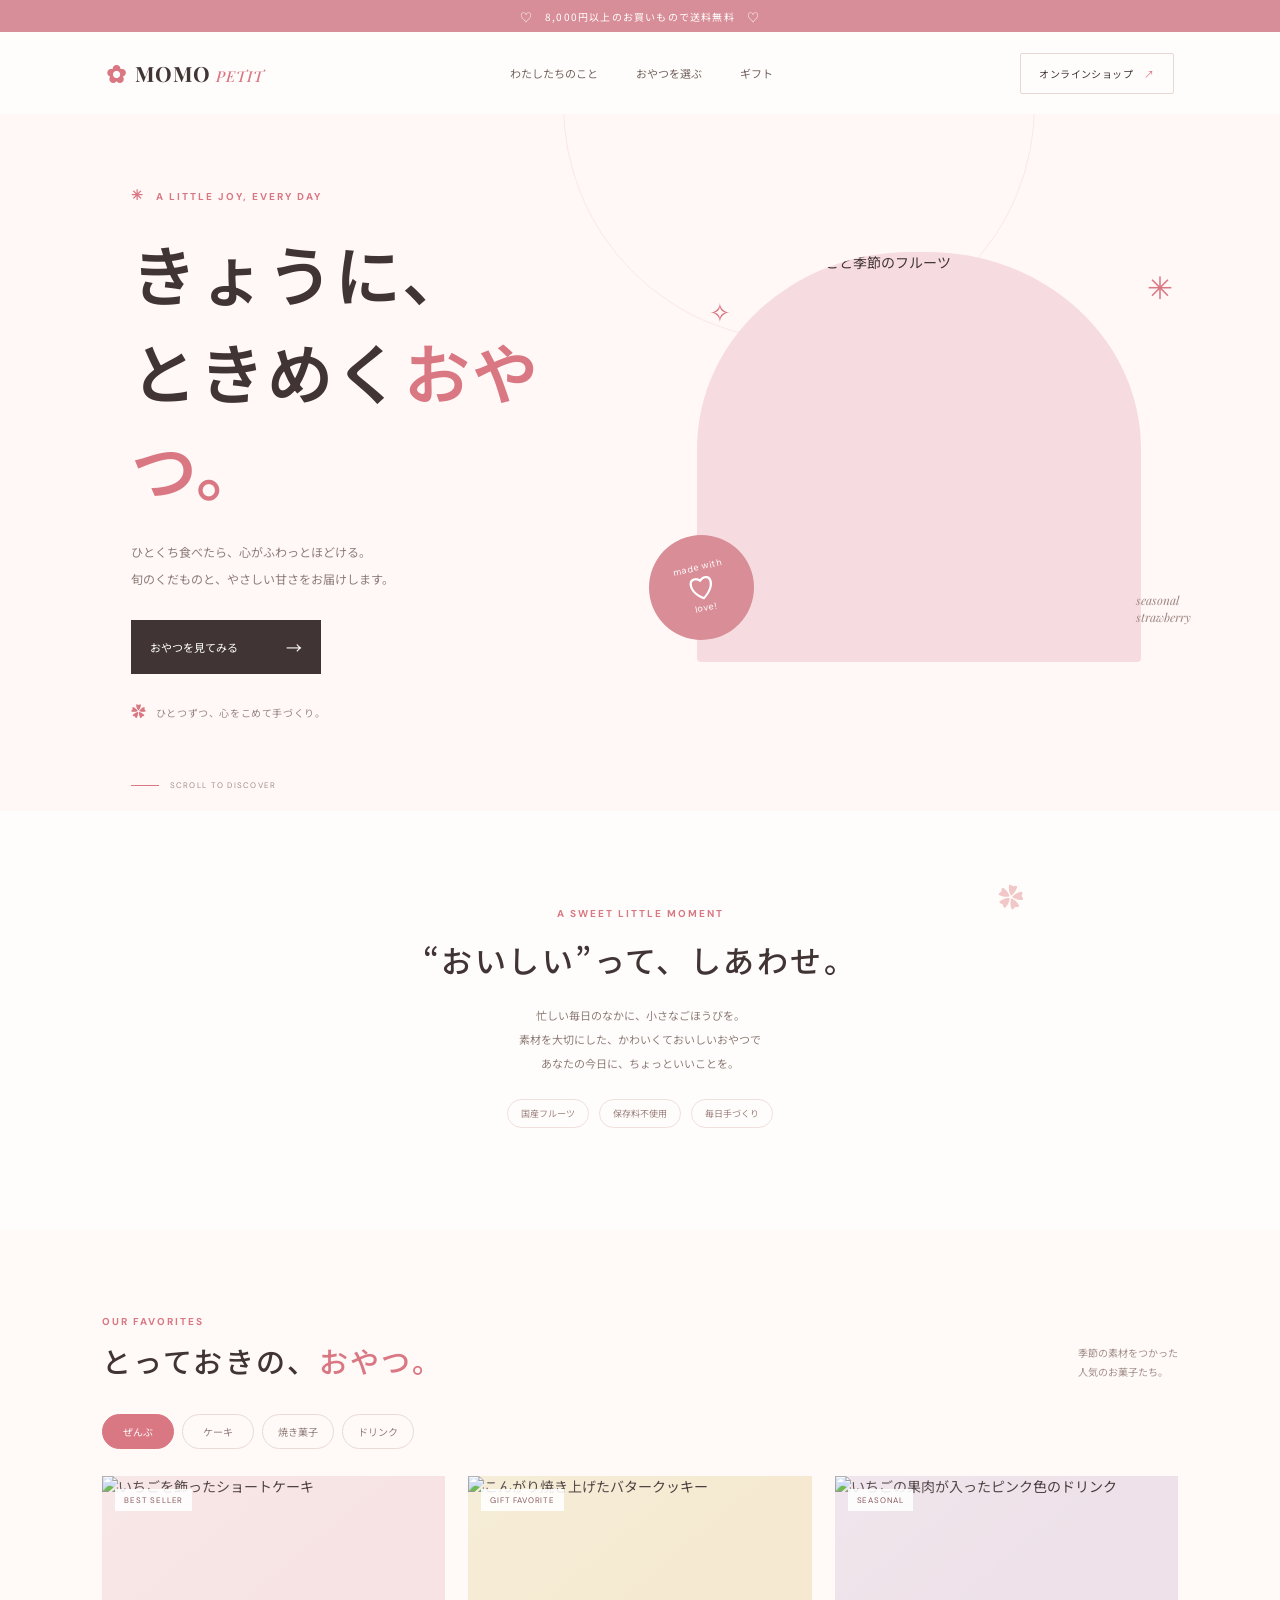
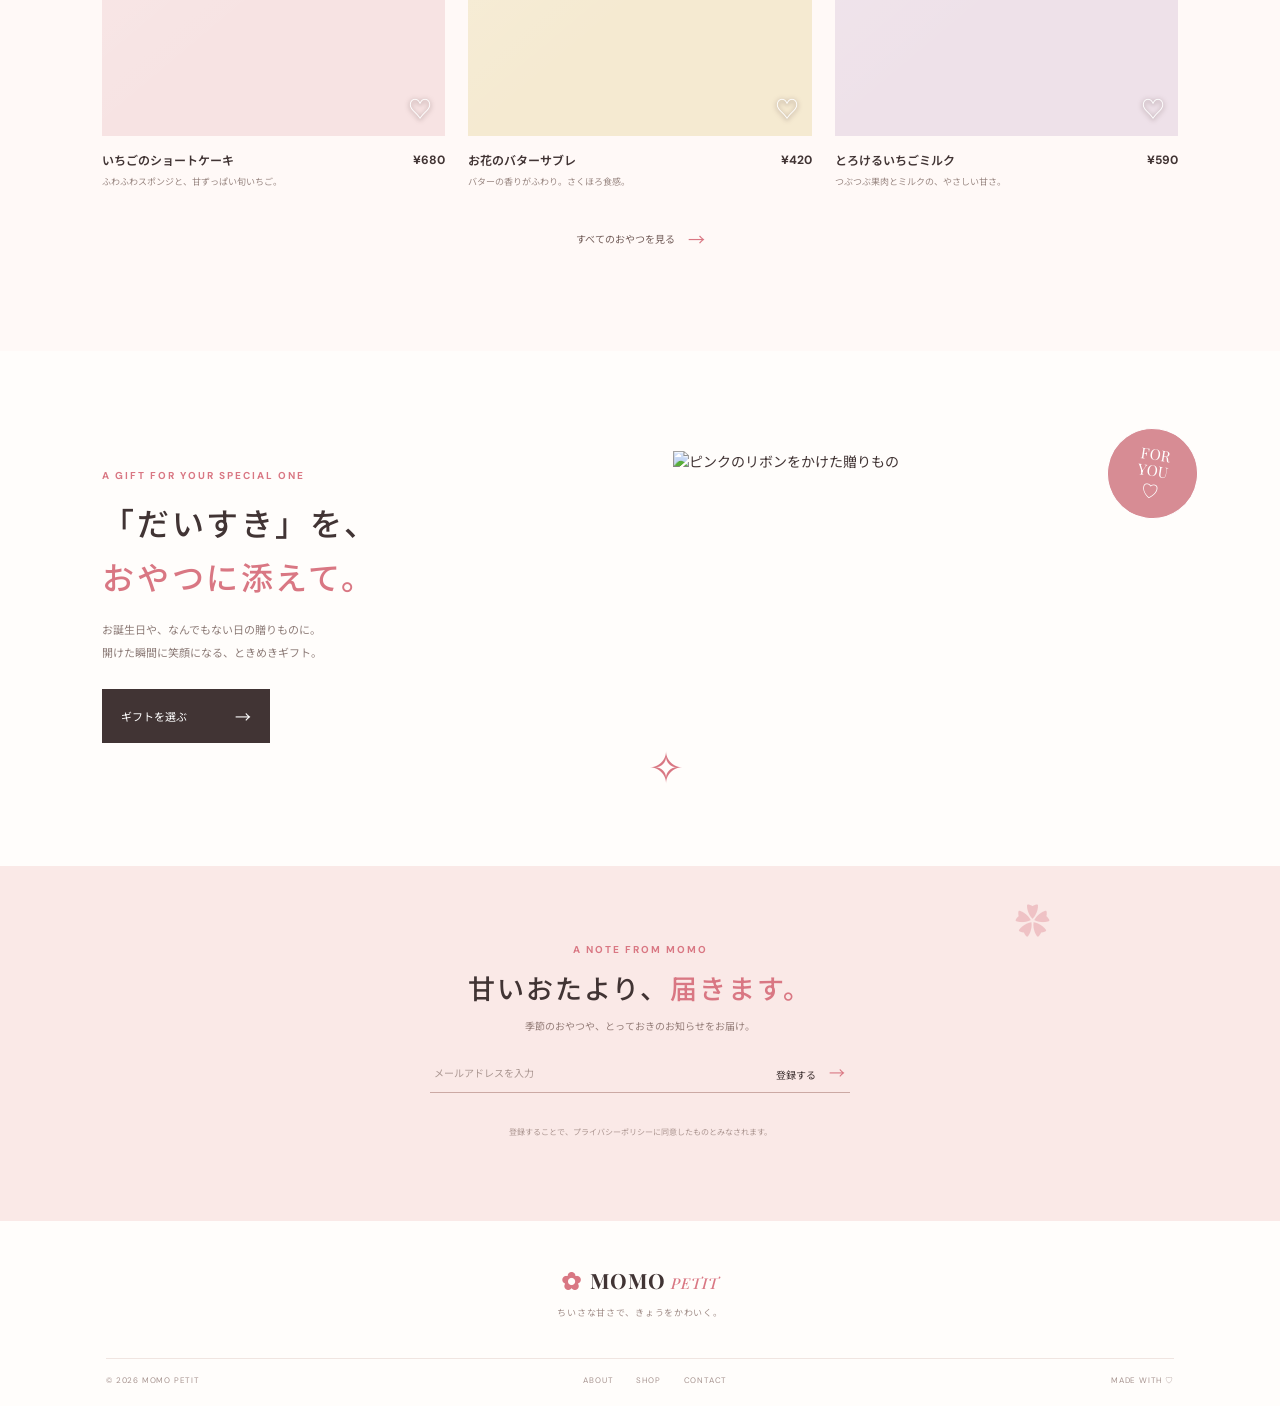
==== index.html @ 6cec9f72 "サイトをAIで制作" ====
<!doctype html>
<html lang="ja">
  <head>
    <meta charset="UTF-8" />
    <meta name="viewport" content="width=device-width, initial-scale=1.0" />
    <meta
      name="description"
      content="ときめく甘さを、ひとくち。いちごと季節のお菓子のお店、MOMO PETIT。"
    />
    <meta name="theme-color" content="#fff8f6" />
    <title>MOMO PETIT — きょうに、ときめくおやつ。</title>
    <link rel="preconnect" href="https://fonts.googleapis.com" />
    <link rel="preconnect" href="https://fonts.gstatic.com" crossorigin />
    <link
      href="https://fonts.googleapis.com/css2?family=DM+Sans:wght@400;500;600;700&family=Noto+Sans+JP:wght@400;500;600;700&family=Playfair+Display:wght@500;600;700&display=swap"
      rel="stylesheet"
    />
    <link rel="stylesheet" href="styles.css" />
    <script src="script.js" defer></script>
  </head>
  <body>
    <div class="announcement">
      <span>♡</span> 8,000円以上のお買いもので送料無料 <span>♡</span>
    </div>

    <header class="site-header">
      <a class="wordmark" href="#home" aria-label="MOMO PETIT ホーム">
        <span class="wordmark-flower" aria-hidden="true">✿</span>
        <span>MOMO <i>PETIT</i></span>
      </a>
      <button class="menu-toggle" type="button" aria-expanded="false" aria-controls="main-nav">
        <span></span><span></span><span class="sr-only">メニュー</span>
      </button>
      <nav class="main-nav" id="main-nav" aria-label="メインナビゲーション">
        <a href="#about">わたしたちのこと</a>
        <a href="#menu">おやつを選ぶ</a>
        <a href="#gift">ギフト</a>
      </nav>
      <a class="header-cta" href="#menu">オンラインショップ <span>↗</span></a>
    </header>

    <main>
      <section class="hero" id="home">
        <div class="hero-copy">
          <p class="eyebrow"><span>✳</span> A LITTLE JOY, EVERY DAY</p>
          <h1>きょうに、<br />ときめく<span>おやつ。</span></h1>
          <p class="hero-description">
            ひとくち食べたら、心がふわっとほどける。<br />
            旬のくだものと、やさしい甘さをお届けします。
          </p>
          <a class="button button-dark" href="#menu">おやつを見てみる <span>→</span></a>
          <div class="hero-note"><span>✿</span> ひとつずつ、心をこめて手づくり。</div>
        </div>
        <div class="hero-visual">
          <div class="hero-image-wrap">
            <img
              src="https://images.unsplash.com/photo-1490474418585-ba9bad8fd0ea?auto=format&fit=crop&w=1200&q=85"
              alt="みずみずしいいちごと季節のフルーツ"
            />
          </div>
          <div class="hero-sticker"><span>made with</span><strong>♡</strong><span>love!</span></div>
          <span class="sparkle sparkle-one" aria-hidden="true">✳</span>
          <span class="sparkle sparkle-two" aria-hidden="true">✧</span>
          <span class="hero-caption">seasonal<br />strawberry</span>
        </div>
        <a class="scroll-cue" href="#about"><span></span> SCROLL TO DISCOVER</a>
      </section>

      <section class="intro section-pad" id="about">
        <div class="intro-flower" aria-hidden="true">✿</div>
        <p class="eyebrow">A SWEET LITTLE MOMENT</p>
        <h2>“おいしい”って、<br class="mobile-break" />しあわせ。</h2>
        <p class="intro-text">
          忙しい毎日のなかに、小さなごほうびを。<br />
          素材を大切にした、かわいくておいしいおやつで<br class="desktop-break" />
          あなたの今日に、ちょっといいことを。
        </p>
        <div class="intro-tags">
          <span>国産フルーツ</span><span>保存料不使用</span><span>毎日手づくり</span>
        </div>
      </section>

      <section class="menu-section section-pad" id="menu">
        <div class="section-heading">
          <div>
            <p class="eyebrow">OUR FAVORITES</p>
            <h2>とっておきの、<span>おやつ。</span></h2>
          </div>
          <p class="heading-aside">季節の素材をつかった<br />人気のお菓子たち。</p>
        </div>
        <div class="filter-tabs" role="group" aria-label="商品カテゴリー">
          <button class="filter-tab active" type="button" data-filter="all" aria-pressed="true">ぜんぶ</button>
          <button class="filter-tab" type="button" data-filter="cake" aria-pressed="false">ケーキ</button>
          <button class="filter-tab" type="button" data-filter="bake" aria-pressed="false">焼き菓子</button>
          <button class="filter-tab" type="button" data-filter="drink" aria-pressed="false">ドリンク</button>
        </div>
        <div class="product-grid">
          <article class="product-card" data-category="cake">
            <a class="product-image pink-image" href="#gift" aria-label="いちごのショートケーキを見る">
              <img src="https://images.unsplash.com/photo-1578985545062-69928b1d9587?auto=format&fit=crop&w=800&q=85" alt="いちごを飾ったショートケーキ" loading="lazy" />
              <span class="product-badge">BEST SELLER</span>
              <span class="product-heart" aria-hidden="true">♡</span>
            </a>
            <div class="product-info"><div><h3>いちごのショートケーキ</h3><p>ふわふわスポンジと、甘ずっぱい旬いちご。</p></div><strong>¥680</strong></div>
          </article>
          <article class="product-card" data-category="bake">
            <a class="product-image yellow-image" href="#gift" aria-label="お花のバターサブレを見る">
              <img src="https://images.unsplash.com/photo-1558961363-fa8fdf82db35?auto=format&fit=crop&w=800&q=85" alt="こんがり焼き上げたバタークッキー" loading="lazy" />
              <span class="product-badge">GIFT FAVORITE</span>
              <span class="product-heart" aria-hidden="true">♡</span>
            </a>
            <div class="product-info"><div><h3>お花のバターサブレ</h3><p>バターの香りがふわり。さくほろ食感。</p></div><strong>¥420</strong></div>
          </article>
          <article class="product-card" data-category="drink">
            <a class="product-image lilac-image" href="#gift" aria-label="とろけるいちごミルクを見る">
              <img src="https://images.unsplash.com/photo-1553787499-6f9133860278?auto=format&fit=crop&w=800&q=85" alt="いちごの果肉が入ったピンク色のドリンク" loading="lazy" />
              <span class="product-badge">SEASONAL</span>
              <span class="product-heart" aria-hidden="true">♡</span>
            </a>
            <div class="product-info"><div><h3>とろけるいちごミルク</h3><p>つぶつぶ果肉とミルクの、やさしい甘さ。</p></div><strong>¥590</strong></div>
          </article>
        </div>
        <a class="text-link" href="#gift">すべてのおやつを見る <span>→</span></a>
      </section>

      <section class="gift-section section-pad" id="gift">
        <div class="gift-copy">
          <p class="eyebrow">A GIFT FOR YOUR SPECIAL ONE</p>
          <h2>「だいすき」を、<br /><span>おやつに添えて。</span></h2>
          <p>お誕生日や、なんでもない日の贈りものに。<br />開けた瞬間に笑顔になる、ときめきギフト。</p>
          <a class="button button-dark" href="#newsletter">ギフトを選ぶ <span>→</span></a>
        </div>
        <div class="gift-visual">
          <img src="https://images.unsplash.com/photo-1512909006721-3d6018887383?auto=format&fit=crop&w=1000&q=85" alt="ピンクのリボンをかけた贈りもの" loading="lazy" />
          <div class="gift-stamp">FOR<br />YOU <span>♡</span></div>
          <span class="gift-doodle" aria-hidden="true">✧</span>
        </div>
      </section>

      <section class="newsletter section-pad" id="newsletter">
        <div class="newsletter-flower" aria-hidden="true">✿</div>
        <p class="eyebrow">A NOTE FROM MOMO</p>
        <h2>甘いおたより、<span>届きます。</span></h2>
        <p>季節のおやつや、とっておきのお知らせをお届け。</p>
        <form class="newsletter-form">
          <label class="sr-only" for="email">メールアドレス</label>
          <input id="email" name="email" type="email" placeholder="メールアドレスを入力" required />
          <button type="submit" aria-label="メールマガジンに登録">登録する <span>→</span></button>
        </form>
        <p class="form-message" aria-live="polite"></p>
        <small>登録することで、プライバシーポリシーに同意したものとみなされます。</small>
      </section>
    </main>

    <footer class="site-footer">
      <a class="wordmark footer-wordmark" href="#home"><span class="wordmark-flower" aria-hidden="true">✿</span><span>MOMO <i>PETIT</i></span></a>
      <p>ちいさな甘さで、きょうをかわいく。</p>
      <div class="footer-bottom"><span>© 2026 MOMO PETIT</span><div><a href="#about">ABOUT</a><a href="#menu">SHOP</a><a href="#newsletter">CONTACT</a></div><span>MADE WITH ♡</span></div>
    </footer>
  </body>
</html>
---- styles.css ----
:root {
  color-scheme: light;
  --ink: #413434;
  --muted: #8e7d79;
  --pink: #f5b5bb;
  --pink-dark: #d97783;
  --cream: #fff8f6;
  --paper: #fffdfb;
  --line: #f0e5e1;
  --serif: "Playfair Display", Georgia, serif;
  --sans: "Noto Sans JP", sans-serif;
}

* { box-sizing: border-box; }
html { scroll-behavior: smooth; }
body { margin: 0; color: var(--ink); background: var(--paper); font-family: var(--sans); font-size: 14px; -webkit-font-smoothing: antialiased; }
a { color: inherit; text-decoration: none; }
button, input { font: inherit; }
button { color: inherit; }
img { display: block; width: 100%; }
.sr-only { position: absolute; width: 1px; height: 1px; padding: 0; margin: -1px; overflow: hidden; clip: rect(0,0,0,0); white-space: nowrap; border: 0; }

.announcement { height: 32px; display: flex; justify-content: center; align-items: center; gap: 12px; color: #fff; background: #d88e98; font-size: 10px; letter-spacing: .12em; }
.announcement span { font-size: 12px; }
.site-header { height: 82px; padding: 0 8.3%; display: flex; align-items: center; justify-content: space-between; background: var(--paper); position: relative; z-index: 3; }
.wordmark { display: inline-flex; align-items: center; gap: 8px; font-family: var(--serif); font-size: 21px; font-weight: 700; letter-spacing: .04em; white-space: nowrap; }
.wordmark i { color: var(--pink-dark); font-size: 15px; font-weight: 500; }
.wordmark-flower { color: var(--pink-dark); font-size: 24px; }
.main-nav { display: flex; gap: 38px; color: #746461; font-size: 11px; }
.main-nav a, .footer-bottom a { transition: color .2s ease; }
.main-nav a:hover, .footer-bottom a:hover { color: var(--pink-dark); }
.header-cta { padding: 12px 18px; border: 1px solid #e8d8d3; border-radius: 2px; font-size: 10px; letter-spacing: .04em; }
.header-cta span { padding-left: 9px; color: var(--pink-dark); }
.menu-toggle { display: none; }

.hero { position: relative; min-height: 590px; padding: 72px 10.2% 80px; display: grid; grid-template-columns: 1fr 1fr; align-items: center; overflow: hidden; background: var(--cream); }
.hero::before { content: ""; position: absolute; width: 470px; height: 470px; top: -245px; left: 44%; border: 1px solid rgba(217,119,131,.13); border-radius: 50%; }
.hero-copy { position: relative; z-index: 1; padding-bottom: 10px; }
.eyebrow { margin: 0 0 20px; color: var(--pink-dark); font-family: "DM Sans", sans-serif; font-size: 10px; font-weight: 700; letter-spacing: .2em; }
.eyebrow span { margin-right: 7px; font-size: 14px; }
h1, h2, h3, p { margin-top: 0; }
.hero h1 { margin-bottom: 21px; font-size: clamp(42px, 5.2vw, 66px); font-weight: 600; letter-spacing: .035em; line-height: 1.48; }
.hero h1 span { color: var(--pink-dark); }
.hero-description { margin-bottom: 28px; color: var(--muted); font-size: 12px; line-height: 2.25; }
.button { display: inline-flex; align-items: center; justify-content: space-between; gap: 30px; min-width: 190px; padding: 15px 19px; font-size: 11px; transition: background .2s, transform .2s; }
.button:hover { transform: translateY(-2px); }
.button-dark { color: #fff; background: var(--ink); }
.button-dark:hover { background: #68504c; }
.button span { font-size: 16px; }
.hero-note { margin-top: 26px; color: #998683; font-size: 10px; letter-spacing: .06em; }
.hero-note span { margin-right: 7px; color: var(--pink-dark); font-size: 15px; }
.hero-visual { position: relative; width: min(100%, 460px); justify-self: end; padding: 5px 8px 8px; }
.hero-image-wrap { height: 410px; overflow: hidden; border-radius: 48% 48% 4px 4px; background: #f6dce0; }
.hero-image-wrap img { height: 100%; object-fit: cover; object-position: center; }
.hero-sticker { position: absolute; left: -40px; bottom: 30px; width: 105px; height: 105px; display: flex; flex-direction: column; justify-content: center; align-items: center; border-radius: 50%; color: #fff; background: #d98d97; transform: rotate(-12deg); }
.hero-sticker span { font-family: "DM Sans", sans-serif; font-size: 9px; letter-spacing: .07em; }
.hero-sticker strong { font-family: var(--serif); font-size: 27px; line-height: 1.1; }
.sparkle { position: absolute; color: var(--pink-dark); }
.sparkle-one { top: 16px; right: -24px; font-size: 31px; }
.sparkle-two { left: 20px; top: 45px; font-size: 26px; }
.hero-caption { position: absolute; right: -42px; bottom: 44px; color: #9c8581; font-family: var(--serif); font-size: 12px; font-style: italic; line-height: 1.4; }
.scroll-cue { position: absolute; bottom: 21px; left: 10.2%; display: flex; align-items: center; gap: 11px; color: #a38e89; font-family: "DM Sans", sans-serif; font-size: 8px; letter-spacing: .16em; }
.scroll-cue span { width: 28px; height: 1px; background: var(--pink-dark); }

.section-pad { padding-left: max(8%, calc((100% - 1080px) / 2)); padding-right: max(8%, calc((100% - 1080px) / 2)); }
.intro { position: relative; padding-top: 96px; padding-bottom: 102px; text-align: center; }
.intro-flower { position: absolute; top: 66px; right: 20%; color: #f1c7c8; font-size: 26px; transform: rotate(12deg); }
.intro .eyebrow { margin-bottom: 14px; }
.intro h2, .section-heading h2, .gift-copy h2, .newsletter h2 { margin-bottom: 16px; font-size: 31px; font-weight: 500; letter-spacing: .08em; line-height: 1.7; }
.intro-text { margin-bottom: 24px; color: var(--muted); font-size: 11px; line-height: 2.2; }
.intro-tags { display: flex; justify-content: center; gap: 10px; }
.intro-tags span { padding: 7px 13px; border: 1px solid #f0dfdc; border-radius: 30px; color: #9c807d; font-size: 9px; }
.mobile-break { display: none; }

.menu-section { padding-top: 85px; padding-bottom: 100px; background: #fff9f7; }
.section-heading { display: flex; justify-content: space-between; align-items: end; margin-bottom: 28px; }
.section-heading .eyebrow { margin-bottom: 8px; }
.section-heading h2 { margin-bottom: 0; font-size: 29px; }
.section-heading h2 span, .gift-copy h2 span, .newsletter h2 span { color: var(--pink-dark); }
.heading-aside { margin: 0 0 5px; color: #a28f8a; font-size: 10px; line-height: 1.9; }
.filter-tabs { display: flex; gap: 8px; margin-bottom: 27px; }
.filter-tab { min-width: 72px; padding: 9px 14px; border: 1px solid #eadbd7; border-radius: 30px; background: transparent; color: #927f7b; font-size: 10px; cursor: pointer; transition: .2s; }
.filter-tab:hover, .filter-tab.active { border-color: var(--pink-dark); color: #fff; background: var(--pink-dark); }
.product-grid { display: grid; grid-template-columns: repeat(3, 1fr); gap: 23px; }
.product-card { min-width: 0; }
.product-card[hidden] { display: none; }
.product-image { position: relative; display: block; height: 260px; overflow: hidden; }
.product-image::after { content: ""; position: absolute; inset: 0; pointer-events: none; background: linear-gradient(140deg, rgba(255,255,255,.16), transparent 50%); }
.pink-image { background: #f7e3e3; }
.yellow-image { background: #f5ead1; }
.lilac-image { background: #eee1e9; }
.product-image img { height: 100%; object-fit: cover; transition: transform .45s ease; }
.product-image:hover img { transform: scale(1.055); }
.product-badge { position: absolute; top: 13px; left: 13px; z-index: 1; padding: 6px 9px; color: #8b5a5d; background: rgba(255,255,255,.88); font-family: "DM Sans", sans-serif; font-size: 8px; letter-spacing: .1em; }
.product-heart { position: absolute; right: 13px; bottom: 11px; z-index: 1; color: #fff; font-size: 24px; text-shadow: 0 1px 5px #765e5e; }
.product-info { display: flex; justify-content: space-between; gap: 8px; padding-top: 15px; }
.product-info h3 { margin-bottom: 6px; font-size: 12px; font-weight: 600; }
.product-info p { margin-bottom: 0; color: #9a8883; font-size: 9px; line-height: 1.7; }
.product-info strong { flex: 0 0 auto; padding-top: 1px; font-family: "DM Sans", sans-serif; font-size: 12px; }
.text-link { display: flex; justify-content: center; align-items: center; gap: 13px; margin: 37px auto 0; width: fit-content; color: #735e5a; font-size: 10px; }
.text-link span { color: var(--pink-dark); font-size: 17px; }

.gift-section { display: grid; grid-template-columns: 1fr 1fr; gap: 65px; align-items: center; padding-top: 100px; padding-bottom: 105px; }
.gift-copy .eyebrow { margin-bottom: 13px; }
.gift-copy h2 { margin-bottom: 14px; font-size: 32px; }
.gift-copy > p:not(.eyebrow) { margin-bottom: 24px; color: var(--muted); font-size: 11px; line-height: 2.15; }
.gift-copy .button { min-width: 168px; }
.gift-visual { position: relative; height: 310px; }
.gift-visual img { height: 100%; object-fit: cover; }
.gift-stamp { position: absolute; top: -23px; right: -20px; width: 91px; height: 91px; display: grid; align-content: center; justify-items: center; border: 1px solid #fff; border-radius: 50%; color: #fff; background: #d78c94; font-family: var(--serif); font-size: 15px; line-height: 1.1; text-align: center; transform: rotate(9deg); }
.gift-stamp span { margin-top: 3px; font-size: 18px; }
.gift-doodle { position: absolute; left: -25px; bottom: -34px; color: var(--pink-dark); font-size: 43px; }

.newsletter { position: relative; padding-top: 77px; padding-bottom: 82px; overflow: hidden; background: #fae9e7; text-align: center; }
.newsletter-flower { position: absolute; top: 27px; right: 18%; color: rgba(217,119,131,.34); font-size: 35px; }
.newsletter .eyebrow { margin-bottom: 9px; }
.newsletter h2 { margin-bottom: 7px; font-size: 27px; }
.newsletter > p:not(.eyebrow):not(.form-message) { margin-bottom: 20px; color: #967f7a; font-size: 10px; }
.newsletter-form { display: flex; max-width: 420px; margin: 0 auto 9px; border-bottom: 1px solid #cba9a4; }
.newsletter-form input { flex: 1; min-width: 0; padding: 12px 4px; border: 0; outline: 0; background: transparent; color: var(--ink); font-size: 10px; }
.newsletter-form input::placeholder { color: #aa9691; }
.newsletter-form button { padding: 0 5px 0 16px; border: 0; background: transparent; font-size: 10px; cursor: pointer; }
.newsletter-form button span { margin-left: 11px; color: var(--pink-dark); font-size: 16px; }
.newsletter small { color: #ac9691; font-size: 8px; }
.form-message { min-height: 17px; margin: 0; color: #8c5c61; font-size: 10px; }

.site-footer { padding: 43px 8.3% 20px; text-align: center; }
.footer-wordmark { justify-content: center; }
.site-footer > p { margin: 10px 0 39px; color: #a28f8a; font-size: 9px; letter-spacing: .08em; }
.footer-bottom { display: flex; justify-content: space-between; align-items: center; padding-top: 16px; border-top: 1px solid var(--line); color: #a6938f; font-family: "DM Sans", sans-serif; font-size: 8px; letter-spacing: .1em; }
.footer-bottom div { display: flex; gap: 23px; }

@media (min-width: 1400px) { .hero { padding-left: calc((100% - 1110px) / 2); padding-right: calc((100% - 1110px) / 2); } }
@media (max-width: 900px) {
  .site-header { padding: 0 5%; }
  .main-nav { gap: 20px; }
  .hero { padding-left: 7%; padding-right: 7%; }
  .hero-visual { width: 92%; }
  .hero-image-wrap { height: 355px; }
  .section-pad { padding-left: 7%; padding-right: 7%; }
  .product-image { height: 220px; }
}
@media (max-width: 640px) {
  .announcement { height: 29px; font-size: 9px; }
  .site-header { height: 67px; padding: 0 6%; }
  .wordmark { font-size: 19px; }
  .wordmark i { font-size: 13px; }
  .wordmark-flower { font-size: 21px; }
  .menu-toggle { display: grid; gap: 5px; width: 37px; height: 37px; align-content: center; justify-items: center; border: 1px solid var(--line); border-radius: 50%; background: transparent; cursor: pointer; }
  .menu-toggle > span:not(.sr-only) { width: 14px; height: 1px; background: var(--ink); transition: transform .2s; }
  .menu-toggle[aria-expanded="true"] > span:first-child { transform: translateY(3px) rotate(45deg); }
  .menu-toggle[aria-expanded="true"] > span:nth-child(2) { transform: translateY(-3px) rotate(-45deg); }
  .header-cta { display: none; }
  .main-nav { position: absolute; top: 67px; left: 0; right: 0; display: none; flex-direction: column; gap: 0; padding: 8px 6% 14px; background: var(--paper); box-shadow: 0 12px 14px rgba(65,52,52,.06); }
  .main-nav.is-open { display: flex; }
  .main-nav a { padding: 13px 0; border-top: 1px solid var(--line); font-size: 11px; }
  .hero { min-height: auto; padding: 51px 7% 66px; grid-template-columns: 1fr; gap: 34px; }
  .hero::before { width: 300px; height: 300px; top: 260px; left: 57%; }
  .hero h1 { margin-bottom: 13px; font-size: clamp(42px, 12vw, 58px); line-height: 1.42; }
  .eyebrow { margin-bottom: 14px; font-size: 9px; }
  .hero-description { margin-bottom: 20px; font-size: 10px; }
  .hero-note { margin-top: 17px; font-size: 9px; }
  .hero-visual { width: 87%; justify-self: center; margin-right: 3%; }
  .hero-image-wrap { height: 300px; }
  .hero-sticker { left: -34px; bottom: 18px; width: 86px; height: 86px; }
  .hero-sticker strong { font-size: 23px; }
  .hero-caption { right: -37px; bottom: 29px; font-size: 10px; }
  .sparkle-one { right: -19px; font-size: 25px; }
  .scroll-cue { left: 7%; bottom: 20px; }
  .section-pad { padding-left: 7%; padding-right: 7%; }
  .intro { padding-top: 71px; padding-bottom: 76px; }
  .intro-flower { top: 44px; right: 9%; font-size: 21px; }
  .intro h2, .section-heading h2, .gift-copy h2, .newsletter h2 { font-size: 24px; }
  .intro-text { font-size: 10px; }
  .mobile-break { display: initial; }
  .desktop-break { display: none; }
  .intro-tags { flex-wrap: wrap; gap: 6px; }
  .intro-tags span { padding: 6px 10px; font-size: 8px; }
  .menu-section { padding-top: 65px; padding-bottom: 72px; }
  .section-heading { align-items: end; gap: 8px; }
  .section-heading h2 { font-size: 22px; letter-spacing: .04em; }
  .heading-aside { font-size: 8px; }
  .filter-tabs { gap: 6px; margin-bottom: 19px; }
  .filter-tab { min-width: 0; padding: 8px 13px; font-size: 9px; }
  .product-grid { grid-template-columns: 1fr 1fr; gap: 22px 12px; }
  .product-image { height: clamp(145px, 48vw, 225px); }
  .product-badge { top: 8px; left: 8px; padding: 5px 6px; font-size: 7px; }
  .product-info { padding-top: 10px; }
  .product-info h3 { font-size: 10px; line-height: 1.6; }
  .product-info p { font-size: 8px; }
  .product-info strong { font-size: 10px; }
  .text-link { margin-top: 29px; }
  .gift-section { grid-template-columns: 1fr; gap: 27px; padding-top: 72px; padding-bottom: 80px; }
  .gift-copy h2 { font-size: 27px; }
  .gift-visual { height: 240px; margin-right: 11px; }
  .gift-stamp { right: -16px; width: 78px; height: 78px; font-size: 13px; }
  .newsletter { padding-top: 63px; padding-bottom: 64px; }
  .newsletter-flower { top: 19px; right: 8%; font-size: 28px; }
  .newsletter > p:not(.eyebrow):not(.form-message) { font-size: 9px; }
  .newsletter-form { max-width: 100%; }
  .site-footer { padding: 37px 6% 17px; }
  .site-footer > p { margin-bottom: 28px; }
  .footer-bottom { flex-wrap: wrap; gap: 13px; font-size: 7px; }
  .footer-bottom div { order: 3; width: 100%; justify-content: center; padding-top: 10px; border-top: 1px solid var(--line); }
}
@media (prefers-reduced-motion: reduce) {
  *, *::before, *::after { scroll-behavior: auto !important; transition-duration: .01ms !important; }
}
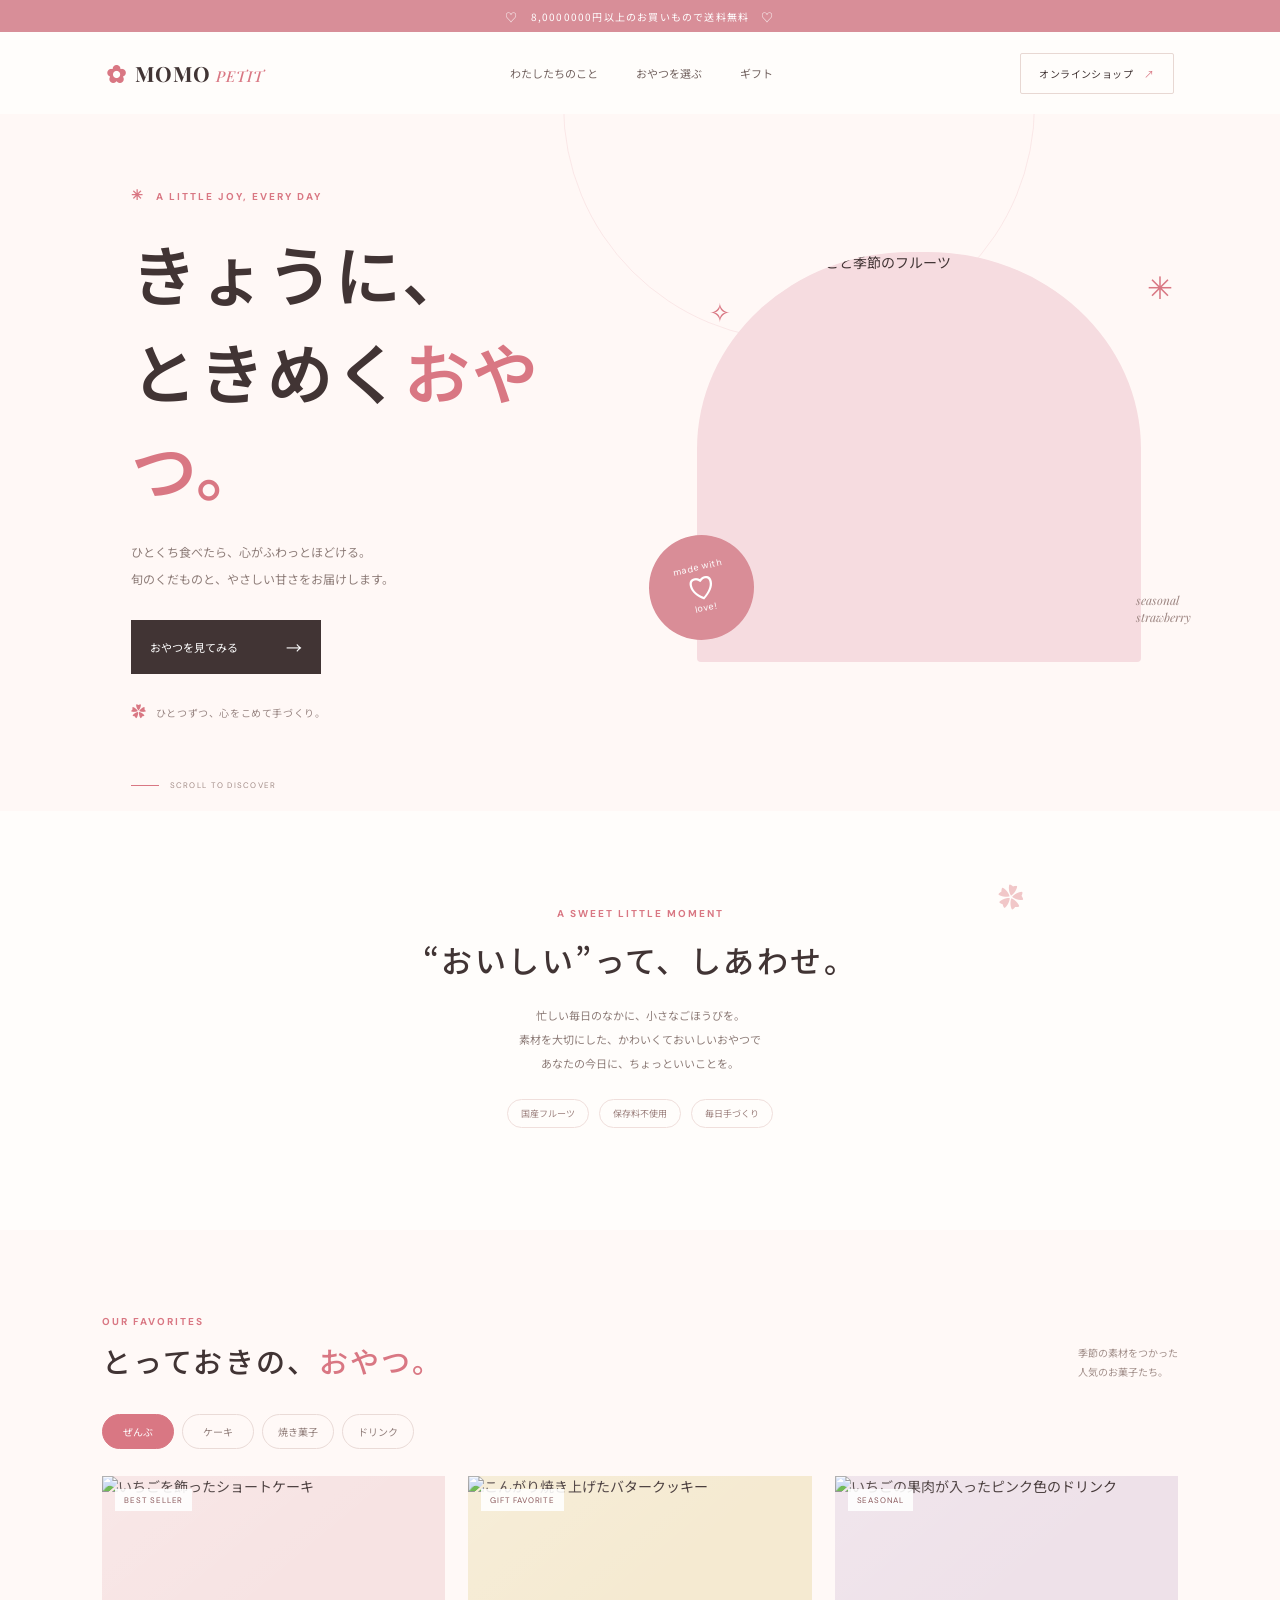
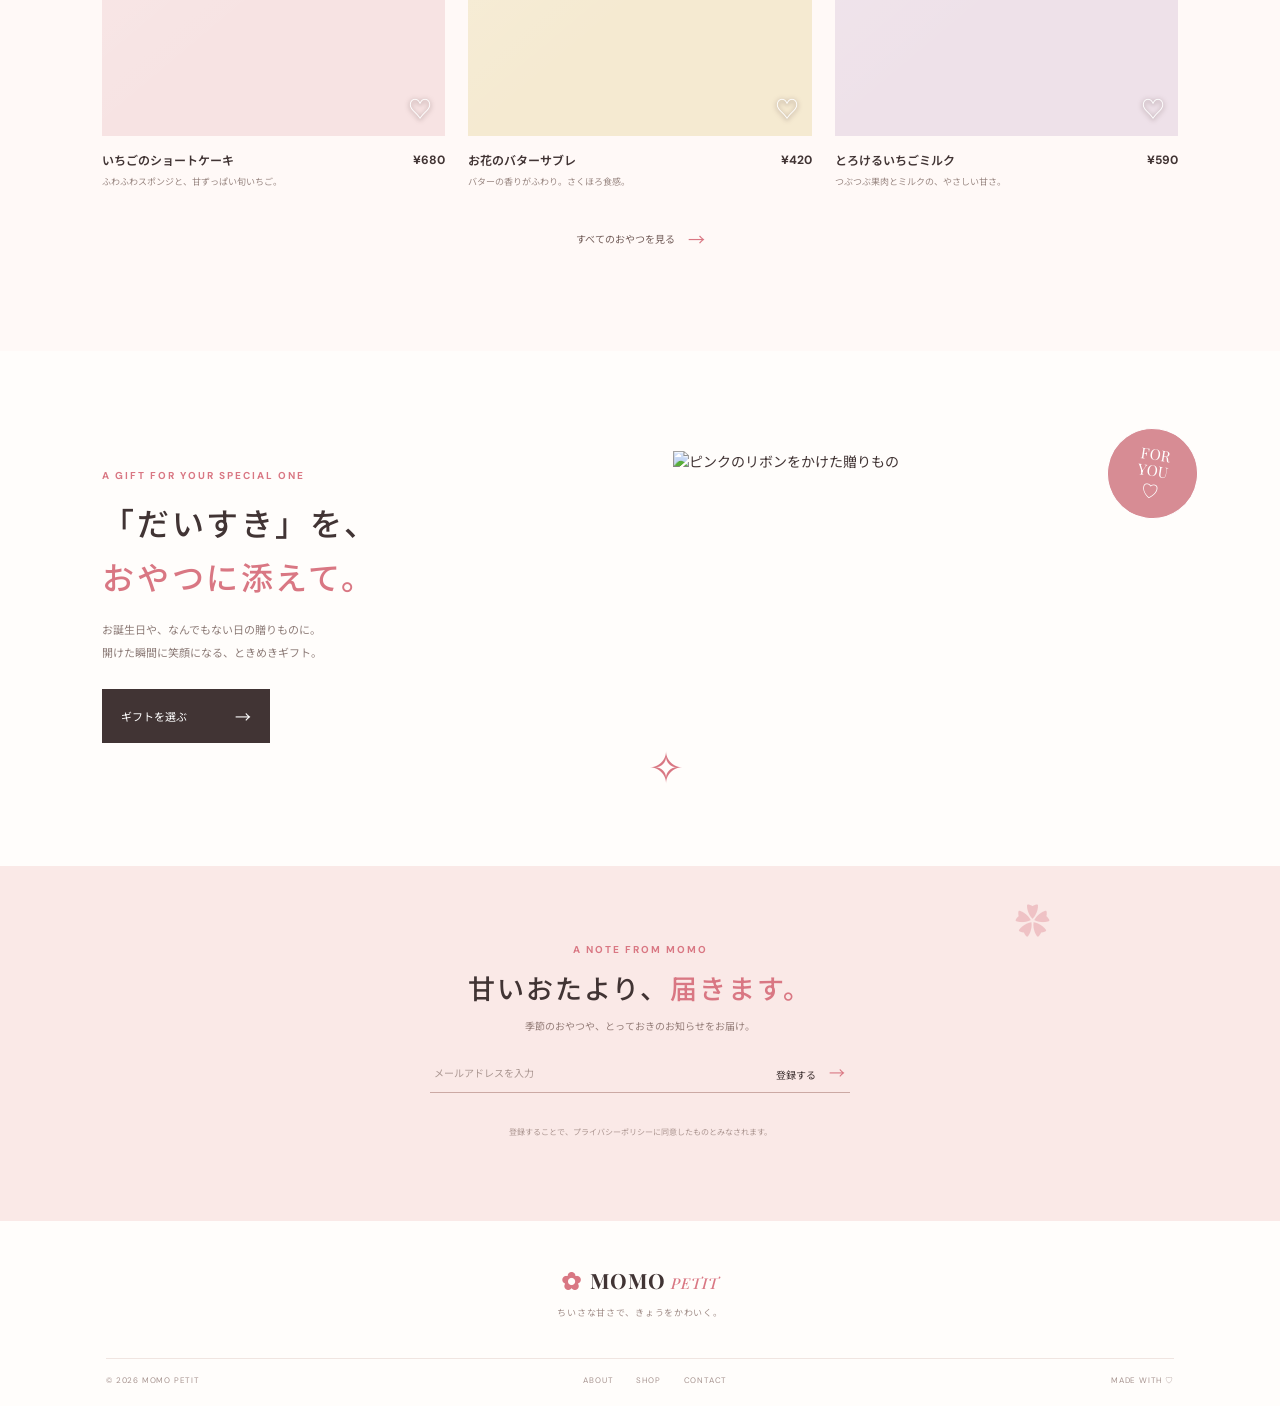
==== commit 5ec9a5c9: "ｓｓｓｓｓ" ====
--- a/index.html
+++ b/index.html
@@ -5,10 +5,10 @@
     <meta name="viewport" content="width=device-width, initial-scale=1.0" />
     <meta
       name="description"
-      content="ときめく甘さを、ひとくち。いちごと季節のお菓子のお店、MOMO PETIT。"
+      content="ときめく辛さを、ふたくち。いちごと季節のお菓子のお店、MOMO PETIT。"
     />
     <meta name="theme-color" content="#fff8f6" />
-    <title>MOMO PETIT — きょうに、ときめくおやつ。</title>
+    <title>MOMO PETIT — きょうに、ときめかないおやつ。</title>
     <link rel="preconnect" href="https://fonts.googleapis.com" />
     <link rel="preconnect" href="https://fonts.gstatic.com" crossorigin />
     <link
@@ -20,7 +20,7 @@
   </head>
   <body>
     <div class="announcement">
-      <span>♡</span> 8,000円以上のお買いもので送料無料 <span>♡</span>
+      <span>♡</span> 8,0000000円以上のお買いもので送料無料 <span>♡</span>
     </div>
 
     <header class="site-header">
